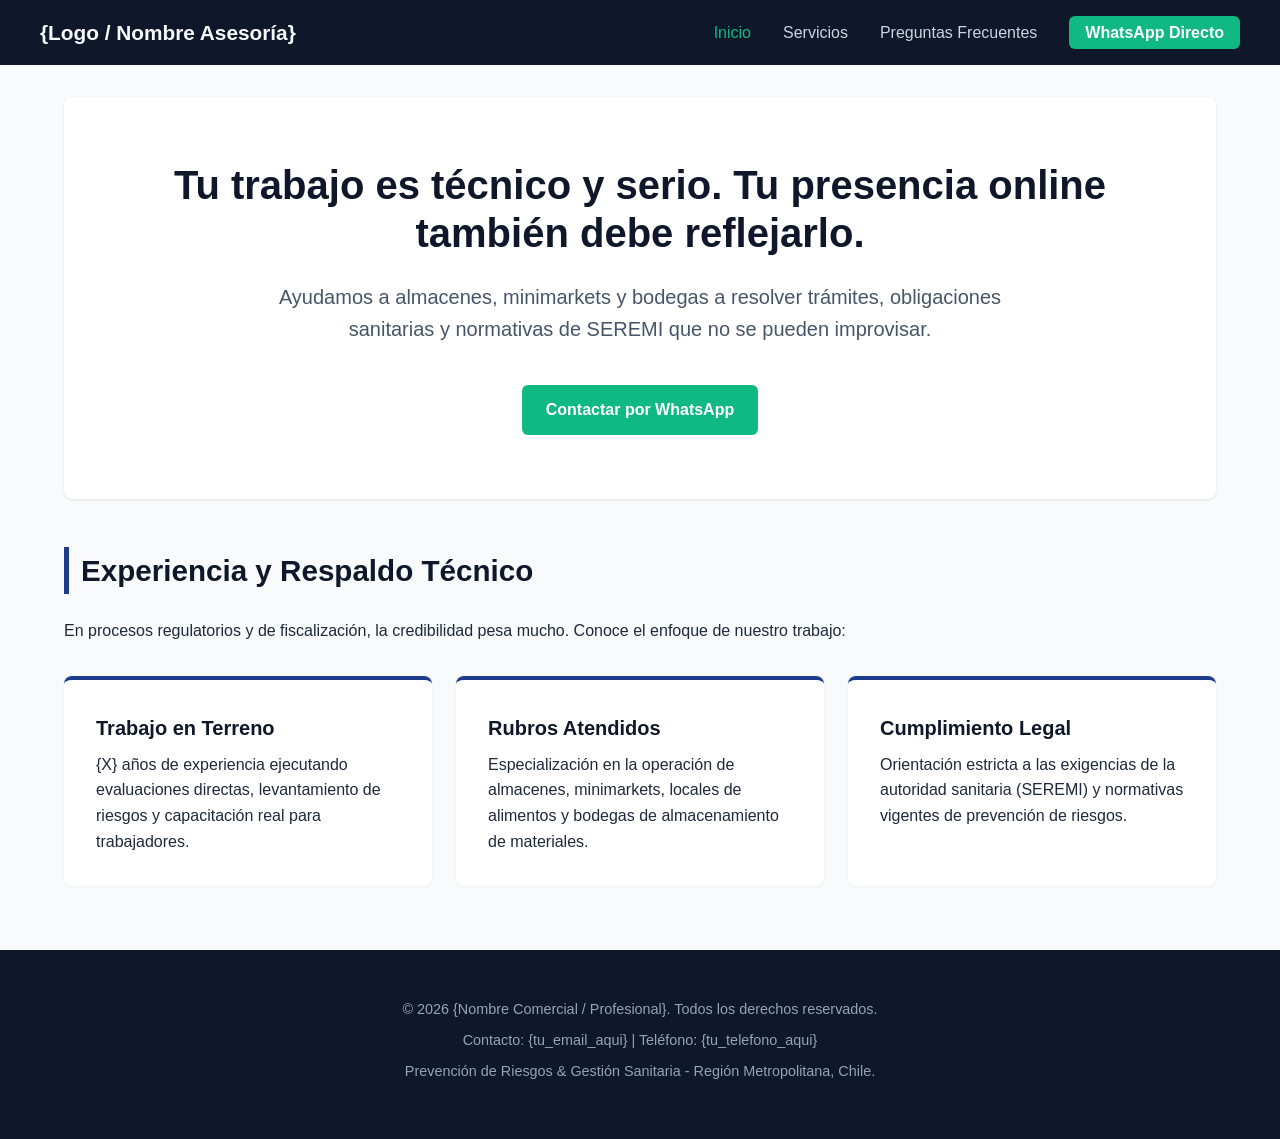
==== index.html @ 61b8675f "add initial files" ====
<!DOCTYPE html>
<html lang="es">
<head>
    <meta charset="UTF-8">
    <meta name="viewport" content="width=device-width, initial-scale=1.0">
    <title>Inicio | {Nombre Comercial / Profesional}</title>
    <link rel="stylesheet" href="style.css">
</head>
<body>
    <header>
        <div class="nav-container">
            <div class="logo">{Logo / Nombre Asesoría}</div>
            <nav>
                <ul>
                    <li><a href="index.html" class="active">Inicio</a></li>
                    <li><a href="servicios.html">Servicios</a></li>
                    <li><a href="faq.html">Preguntas Frecuentes</a></li>
                    <li><a href="https://wa.me/{tu_telefono_aqui}" class="btn-nav-whatsapp">WhatsApp Directo</a></li>
                </ul>
            </nav>
        </div>
    </header>

    <main>
        <section class="hero">
            <h1>Tu trabajo es técnico y serio. Tu presencia online también debe reflejarlo.</h1>
            <p>Ayudamos a almacenes, minimarkets y bodegas a resolver trámites, obligaciones sanitarias y normativas de SEREMI que no se pueden improvisar.</p>
            <a href="https://wa.me/{tu_telefono_aqui}?text=Hola,%20vengo%20del%20sitio%20web%20y%20necesito%20asesoría%20con%20un%20trámite" class="btn-whatsapp">Contactar por WhatsApp</a>
        </section>

        <section id="confianza">
            <h2>Experiencia y Respaldo Técnico</h2>
            <p>En procesos regulatorios y de fiscalización, la credibilidad pesa mucho. Conoce el enfoque de nuestro trabajo:</p>
            <div class="experience-grid">
                <div class="experience-card">
                    <h3>Trabajo en Terreno</h3>
                    <p>{X} años de experiencia ejecutando evaluaciones directas, levantamiento de riesgos y capacitación real para trabajadores.</p>
                </div>
                <div class="experience-card">
                    <h3>Rubros Atendidos</h3>
                    <p>Especialización en la operación de almacenes, minimarkets, locales de alimentos y bodegas de almacenamiento de materiales.</p>
                </div>
                <div class="experience-card">
                    <h3>Cumplimiento Legal</h3>
                    <p>Orientación estricta a las exigencias de la autoridad sanitaria (SEREMI) y normativas vigentes de prevención de riesgos.</p>
                </div>
            </div>
        </section>
    </main>

    <footer>
        <p>&copy; 2026 {Nombre Comercial / Profesional}. Todos los derechos reservados.</p>
        <p>Contacto: {tu_email_aqui} | Teléfono: {tu_telefono_aqui}</p>
        <p>Prevención de Riesgos & Gestión Sanitaria - Región Metropolitana, Chile.</p>
    </footer>
</body>
</html>
---- style.css ----
/* Reset & Base Styles */
* {
    box-sizing: border-box;
    margin: 0;
    padding: 0;
}

body {
    font-family: -apple-system, BlinkMacSystemFont, "Segoe UI", Roboto, Helvetica, Arial, sans-serif;
    color: #1e293b;
    background-color: #f8fafc;
    line-height: 1.6;
}

/* Header & Navigation */
header {
    background-color: #0f172a;
    color: #ffffff;
    padding: 1rem 2rem;
    position: sticky;
    top: 0;
    z-index: 100;
}

.nav-container {
    max-width: 1200px;
    margin: 0 auto;
    display: flex;
    justify-content: space-between;
    align-items: center;
}

.logo {
    font-size: 1.3rem;
    font-weight: 700;
    color: #f8fafc;
}

nav ul {
    list-style: none;
    display: flex;
    gap: 2rem;
    align-items: center;
}

nav a {
    color: #cbd5e1;
    text-decoration: none;
    font-weight: 500;
    transition: color 0.2s;
}

nav a:hover, nav a.active {
    color: #10b981;
}

.btn-nav-whatsapp {
    background-color: #10b981;
    color: #ffffff !important;
    padding: 0.5rem 1rem;
    border-radius: 0.375rem;
    font-weight: 600;
    transition: background-color 0.2s;
}

.btn-nav-whatsapp:hover {
    background-color: #059669;
}

/* Common Layout Elements */
main {
    max-width: 1200px;
    margin: 2rem auto;
    padding: 0 1.5rem;
    min-height: 70vh;
}

section {
    margin-bottom: 4rem;
}

h1, h2, h3 {
    color: #0f172a;
    margin-bottom: 1rem;
}

h1 {
    font-size: 2.5rem;
    line-height: 1.2;
    margin-bottom: 1.5rem;
}

h2 {
    font-size: 1.85rem;
    border-left: 5px solid #1e3a8a;
    padding-left: 0.75rem;
    margin-bottom: 1.5rem;
}

/* Buttons */
.btn-whatsapp {
    display: inline-block;
    background-color: #10b981;
    color: #ffffff;
    padding: 0.75rem 1.5rem;
    border-radius: 0.375rem;
    text-decoration: none;
    font-weight: 600;
    margin-top: 1rem;
    transition: background-color 0.2s;
    text-align: center;
}

.btn-whatsapp:hover {
    background-color: #059669;
}

/* Home / Index Styles */
.hero {
    background-color: #ffffff;
    padding: 4rem 2rem;
    border-radius: 0.5rem;
    box-shadow: 0 1px 3px rgba(0,0,0,0.1);
    text-align: center;
    margin-bottom: 3rem;
}

.hero p {
    font-size: 1.25rem;
    color: #475569;
    max-width: 800px;
    margin: 0 auto 1.5rem auto;
}

.experience-grid {
    display: grid;
    grid-template-columns: repeat(auto-fit, minmax(280px, 1fr));
    gap: 1.5rem;
    margin-top: 2rem;
}

.experience-card {
    background: #ffffff;
    padding: 2rem;
    border-radius: 0.5rem;
    box-shadow: 0 1px 3px rgba(0,0,0,0.05);
    border-top: 4px solid #1e3a8a;
}

.experience-card h3 {
    font-size: 1.25rem;
    margin-bottom: 0.5rem;
}

/* Services Page Styles */
.services-container {
    display: grid;
    grid-template-columns: repeat(auto-fit, minmax(340px, 1fr));
    gap: 2rem;
}

.service-block {
    background: #ffffff;
    padding: 2rem;
    border-radius: 0.5rem;
    box-shadow: 0 1px 3px rgba(0,0,0,0.05);
    border: 1px solid #e2e8f0;
    display: flex;
    flex-direction: column;
    justify-content: space-between;
}

.service-block h3 {
    color: #1e3a8a;
    font-size: 1.4rem;
    margin-bottom: 0.75rem;
}

.service-block p {
    color: #475569;
    margin-bottom: 1rem;
}

.service-block ul {
    margin-left: 1.25rem;
    margin-bottom: 1.5rem;
    color: #475569;
}

.service-block li {
    margin-bottom: 0.5rem;
}

/* FAQ Page Styles */
.faq-list {
    background: #ffffff;
    padding: 1.5rem;
    border-radius: 0.5rem;
    box-shadow: 0 1px 3px rgba(0,0,0,0.05);
}

.faq-item {
    border-bottom: 1px solid #e2e8f0;
    padding: 1.5rem 0;
}

.faq-item:last-child {
    border-bottom: none;
}

.faq-question {
    font-size: 1.2rem;
    font-weight: 600;
    color: #1e3a8a;
    margin-bottom: 0.5rem;
}

.faq-answer {
    color: #475569;
}

/* Footer */
footer {
    background-color: #0f172a;
    color: #94a3b8;
    padding: 3rem 2rem;
    text-align: center;
    margin-top: 4rem;
    font-size: 0.9rem;
}

footer p {
    margin-bottom: 0.5rem;
}

/* Responsive */
@media (max-width: 768px) {
    .nav-container {
        flex-direction: column;
        gap: 1rem;
    }
    nav ul {
        flex-direction: column;
        gap: 0.75rem;
        text-align: center;
    }
    h1 {
        font-size: 2rem;
    }
}
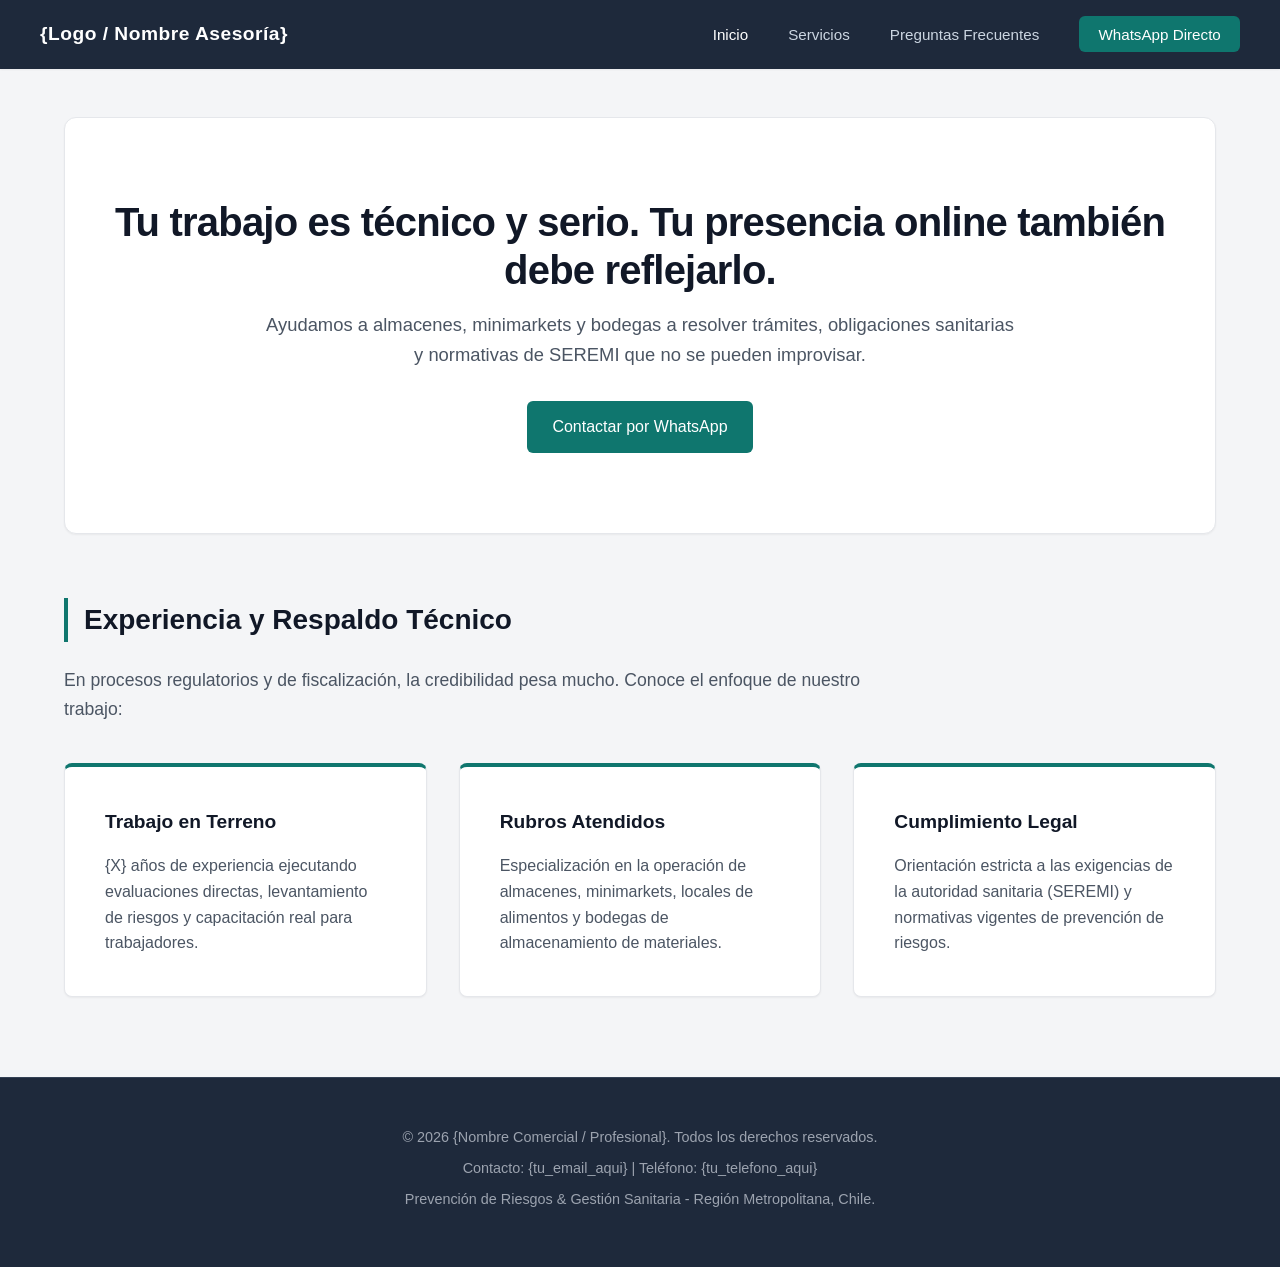
==== commit 7fd7ab39: "Modify index.html for stylesheet and footer updates Updated stylesheet link and added footer content" ====
--- a/index.html
+++ b/index.html
@@ -4,7 +4,7 @@
     <meta charset="UTF-8">
     <meta name="viewport" content="width=device-width, initial-scale=1.0">
     <title>Inicio | {Nombre Comercial / Profesional}</title>
-    <link rel="stylesheet" href="style.css">
+    <link rel="stylesheet" href="./style.css?v=2">
 </head>
 <body>
     <header>
@@ -30,7 +30,7 @@
 
         <section id="confianza">
             <h2>Experiencia y Respaldo Técnico</h2>
-            <p>En procesos regulatorios y de fiscalización, la credibilidad pesa mucho. Conoce el enfoque de nuestro trabajo:</p>
+            <p class="section-subtitle">En procesos regulatorios y de fiscalización, la credibilidad pesa mucho. Conoce el enfoque de nuestro trabajo:</p>
             <div class="experience-grid">
                 <div class="experience-card">
                     <h3>Trabajo en Terreno</h3>
@@ -49,9 +49,11 @@
     </main>
 
     <footer>
-        <p>&copy; 2026 {Nombre Comercial / Profesional}. Todos los derechos reservados.</p>
-        <p>Contacto: {tu_email_aqui} | Teléfono: {tu_telefono_aqui}</p>
-        <p>Prevención de Riesgos & Gestión Sanitaria - Región Metropolitana, Chile.</p>
+        <div class="footer-content">
+            <p>&copy; 2026 {Nombre Comercial / Profesional}. Todos los derechos reservados.</p>
+            <p>Contacto: {tu_email_aqui} | Teléfono: {tu_telefono_aqui}</p>
+            <p>Prevención de Riesgos & Gestión Sanitaria - Región Metropolitana, Chile.</p>
+        </div>
     </footer>
 </body>
-</html>+</html>
--- a/style.css
+++ b/style.css
@@ -1,250 +1,125 @@
+/* CSS Variables for a Cohesive, Professional Palette */
+:root {
+    /* Backgrounds */
+    --bg-body: #F4F5F7;        
+    --bg-card: #FFFFFF;        
+    --bg-header: #1E293B;      
+    
+    /* Typography */
+    --text-heading: #111827;   
+    --text-body: #4B5563;      
+    --text-muted: #9CA3AF;     
+    
+    /* Brand & Accent Colors - Teal (Represents health, safety, and regulation) */
+    --brand-primary: #0F766E;  
+    --brand-hover: #115E59;    
+    --brand-light: #F0FDF4;    
+    
+    /* UI Elements */
+    --border-color: #E5E7EB;   
+    --shadow-sm: 0 1px 2px 0 rgba(0, 0, 0, 0.05);
+    --shadow-md: 0 4px 6px -1px rgba(0, 0, 0, 0.05), 0 2px 4px -1px rgba(0, 0, 0, 0.03);
+}
+
 /* Reset & Base Styles */
-* {
-    box-sizing: border-box;
-    margin: 0;
-    padding: 0;
-}
+* { box-sizing: border-box; margin: 0; padding: 0; }
 
 body {
     font-family: -apple-system, BlinkMacSystemFont, "Segoe UI", Roboto, Helvetica, Arial, sans-serif;
-    color: #1e293b;
-    background-color: #f8fafc;
+    color: var(--text-body);
+    background-color: var(--bg-body);
     line-height: 1.6;
+    -webkit-font-smoothing: antialiased;
 }
 
 /* Header & Navigation */
 header {
-    background-color: #0f172a;
-    color: #ffffff;
-    padding: 1rem 2rem;
+    background-color: var(--bg-header);
+    color: #FFFFFF;
+    padding: 1.2rem 2rem;
     position: sticky;
     top: 0;
     z-index: 100;
+    box-shadow: var(--shadow-sm);
 }
 
-.nav-container {
-    max-width: 1200px;
-    margin: 0 auto;
-    display: flex;
-    justify-content: space-between;
-    align-items: center;
-}
-
-.logo {
-    font-size: 1.3rem;
-    font-weight: 700;
-    color: #f8fafc;
-}
-
-nav ul {
-    list-style: none;
-    display: flex;
-    gap: 2rem;
-    align-items: center;
-}
-
-nav a {
-    color: #cbd5e1;
-    text-decoration: none;
-    font-weight: 500;
-    transition: color 0.2s;
-}
-
-nav a:hover, nav a.active {
-    color: #10b981;
-}
+.nav-container { max-width: 1200px; margin: 0 auto; display: flex; justify-content: space-between; align-items: center; }
+.logo { font-size: 1.2rem; font-weight: 600; letter-spacing: 0.5px; color: #FFFFFF; }
+nav ul { list-style: none; display: flex; gap: 2.5rem; align-items: center; }
+nav a { color: #CBD5E1; text-decoration: none; font-weight: 500; font-size: 0.95rem; transition: color 0.2s ease; }
+nav a:hover, nav a.active { color: #FFFFFF; }
 
 .btn-nav-whatsapp {
-    background-color: #10b981;
-    color: #ffffff !important;
-    padding: 0.5rem 1rem;
-    border-radius: 0.375rem;
-    font-weight: 600;
-    transition: background-color 0.2s;
+    background-color: var(--brand-primary);
+    color: #FFFFFF !important;
+    padding: 0.6rem 1.2rem;
+    border-radius: 6px;
+    font-weight: 500;
+    transition: all 0.2s ease;
 }
-
-.btn-nav-whatsapp:hover {
-    background-color: #059669;
-}
+.btn-nav-whatsapp:hover { background-color: var(--brand-hover); transform: translateY(-1px); }
 
 /* Common Layout Elements */
-main {
-    max-width: 1200px;
-    margin: 2rem auto;
-    padding: 0 1.5rem;
-    min-height: 70vh;
-}
+main { max-width: 1200px; margin: 3rem auto; padding: 0 1.5rem; min-height: 65vh; }
+section { margin-bottom: 5rem; }
+h1, h2, h3 { color: var(--text-heading); margin-bottom: 1rem; font-weight: 600; }
+h1 { font-size: 2.5rem; line-height: 1.2; letter-spacing: -0.02em; }
+h2 { font-size: 1.75rem; border-left: 4px solid var(--brand-primary); padding-left: 1rem; margin-bottom: 1.5rem; }
+.section-subtitle { font-size: 1.1rem; margin-bottom: 2rem; max-width: 800px; }
 
-section {
-    margin-bottom: 4rem;
-}
-
-h1, h2, h3 {
-    color: #0f172a;
-    margin-bottom: 1rem;
-}
-
-h1 {
-    font-size: 2.5rem;
-    line-height: 1.2;
-    margin-bottom: 1.5rem;
-}
-
-h2 {
-    font-size: 1.85rem;
-    border-left: 5px solid #1e3a8a;
-    padding-left: 0.75rem;
-    margin-bottom: 1.5rem;
-}
+/* Page Headers */
+.page-header { text-align: center; max-width: 800px; margin: 0 auto 4rem auto; }
+.page-header p { font-size: 1.15rem; color: var(--text-body); }
 
 /* Buttons */
 .btn-whatsapp {
     display: inline-block;
-    background-color: #10b981;
-    color: #ffffff;
+    background-color: var(--brand-primary);
+    color: #FFFFFF;
     padding: 0.75rem 1.5rem;
-    border-radius: 0.375rem;
+    border-radius: 6px;
     text-decoration: none;
-    font-weight: 600;
-    margin-top: 1rem;
-    transition: background-color 0.2s;
+    font-weight: 500;
+    transition: all 0.2s ease;
     text-align: center;
+    border: 1px solid transparent;
 }
-
-.btn-whatsapp:hover {
-    background-color: #059669;
-}
+.btn-whatsapp:hover { background-color: var(--brand-hover); transform: translateY(-1px); box-shadow: var(--shadow-sm); }
 
 /* Home / Index Styles */
-.hero {
-    background-color: #ffffff;
-    padding: 4rem 2rem;
-    border-radius: 0.5rem;
-    box-shadow: 0 1px 3px rgba(0,0,0,0.1);
-    text-align: center;
-    margin-bottom: 3rem;
-}
-
-.hero p {
-    font-size: 1.25rem;
-    color: #475569;
-    max-width: 800px;
-    margin: 0 auto 1.5rem auto;
-}
-
-.experience-grid {
-    display: grid;
-    grid-template-columns: repeat(auto-fit, minmax(280px, 1fr));
-    gap: 1.5rem;
-    margin-top: 2rem;
-}
-
-.experience-card {
-    background: #ffffff;
-    padding: 2rem;
-    border-radius: 0.5rem;
-    box-shadow: 0 1px 3px rgba(0,0,0,0.05);
-    border-top: 4px solid #1e3a8a;
-}
-
-.experience-card h3 {
-    font-size: 1.25rem;
-    margin-bottom: 0.5rem;
-}
+.hero { background-color: var(--bg-card); padding: 5rem 3rem; border-radius: 12px; box-shadow: var(--shadow-sm); text-align: center; margin-bottom: 4rem; border: 1px solid var(--border-color); }
+.hero p { font-size: 1.15rem; max-width: 750px; margin: 0 auto 2rem auto; }
+.experience-grid { display: grid; grid-template-columns: repeat(auto-fit, minmax(300px, 1fr)); gap: 2rem; margin-top: 2.5rem; }
+.experience-card { background: var(--bg-card); padding: 2.5rem; border-radius: 8px; box-shadow: var(--shadow-sm); border: 1px solid var(--border-color); border-top: 4px solid var(--brand-primary); transition: transform 0.2s ease; }
+.experience-card:hover { transform: translateY(-3px); box-shadow: var(--shadow-md); }
+.experience-card h3 { font-size: 1.2rem; margin-bottom: 1rem; }
 
 /* Services Page Styles */
-.services-container {
-    display: grid;
-    grid-template-columns: repeat(auto-fit, minmax(340px, 1fr));
-    gap: 2rem;
-}
-
-.service-block {
-    background: #ffffff;
-    padding: 2rem;
-    border-radius: 0.5rem;
-    box-shadow: 0 1px 3px rgba(0,0,0,0.05);
-    border: 1px solid #e2e8f0;
-    display: flex;
-    flex-direction: column;
-    justify-content: space-between;
-}
-
-.service-block h3 {
-    color: #1e3a8a;
-    font-size: 1.4rem;
-    margin-bottom: 0.75rem;
-}
-
-.service-block p {
-    color: #475569;
-    margin-bottom: 1rem;
-}
-
-.service-block ul {
-    margin-left: 1.25rem;
-    margin-bottom: 1.5rem;
-    color: #475569;
-}
-
-.service-block li {
-    margin-bottom: 0.5rem;
-}
+.services-container { display: grid; grid-template-columns: repeat(auto-fit, minmax(320px, 1fr)); gap: 2rem; }
+.service-block { background: var(--bg-card); padding: 2rem; border-radius: 8px; box-shadow: var(--shadow-sm); border: 1px solid var(--border-color); display: flex; flex-direction: column; justify-content: space-between; transition: box-shadow 0.2s ease; }
+.service-block:hover { box-shadow: var(--shadow-md); }
+.service-content h3 { color: var(--brand-primary); font-size: 1.3rem; margin-bottom: 1rem; }
+.service-content p { margin-bottom: 1.2rem; font-size: 0.95rem; }
+.service-content ul { margin-left: 1.25rem; margin-bottom: 2rem; font-size: 0.95rem; }
+.service-content li { margin-bottom: 0.5rem; }
+.service-block .btn-whatsapp { width: 100%; }
 
 /* FAQ Page Styles */
-.faq-list {
-    background: #ffffff;
-    padding: 1.5rem;
-    border-radius: 0.5rem;
-    box-shadow: 0 1px 3px rgba(0,0,0,0.05);
-}
-
-.faq-item {
-    border-bottom: 1px solid #e2e8f0;
-    padding: 1.5rem 0;
-}
-
-.faq-item:last-child {
-    border-bottom: none;
-}
-
-.faq-question {
-    font-size: 1.2rem;
-    font-weight: 600;
-    color: #1e3a8a;
-    margin-bottom: 0.5rem;
-}
-
-.faq-answer {
-    color: #475569;
-}
+.faq-list { background: var(--bg-card); padding: 2rem; border-radius: 8px; box-shadow: var(--shadow-sm); border: 1px solid var(--border-color); }
+.faq-item { border-bottom: 1px solid var(--border-color); padding: 1.5rem 0; }
+.faq-item:last-child { border-bottom: none; }
+.faq-question { font-size: 1.1rem; font-weight: 600; color: var(--text-heading); margin-bottom: 0.75rem; }
+.faq-answer { font-size: 0.95rem; }
 
 /* Footer */
-footer {
-    background-color: #0f172a;
-    color: #94a3b8;
-    padding: 3rem 2rem;
-    text-align: center;
-    margin-top: 4rem;
-    font-size: 0.9rem;
-}
-
-footer p {
-    margin-bottom: 0.5rem;
-}
+footer { background-color: var(--bg-header); color: var(--text-muted); padding: 3rem 2rem; text-align: center; font-size: 0.9rem; border-top: 1px solid #334155; }
+.footer-content { max-width: 1200px; margin: 0 auto; }
+footer p { margin-bottom: 0.5rem; }
 
 /* Responsive */
 @media (max-width: 768px) {
-    .nav-container {
-        flex-direction: column;
-        gap: 1rem;
-    }
-    nav ul {
-        flex-direction: column;
-        gap: 0.75rem;
-        text-align: center;
-    }
-    h1 {
-        font-size: 2rem;
-    }
+    .nav-container { flex-direction: column; gap: 1.5rem; }
+    nav ul { flex-direction: column; gap: 1rem; text-align: center; }
+    h1 { font-size: 2rem; }
+    .hero { padding: 3rem 1.5rem; }
 }
